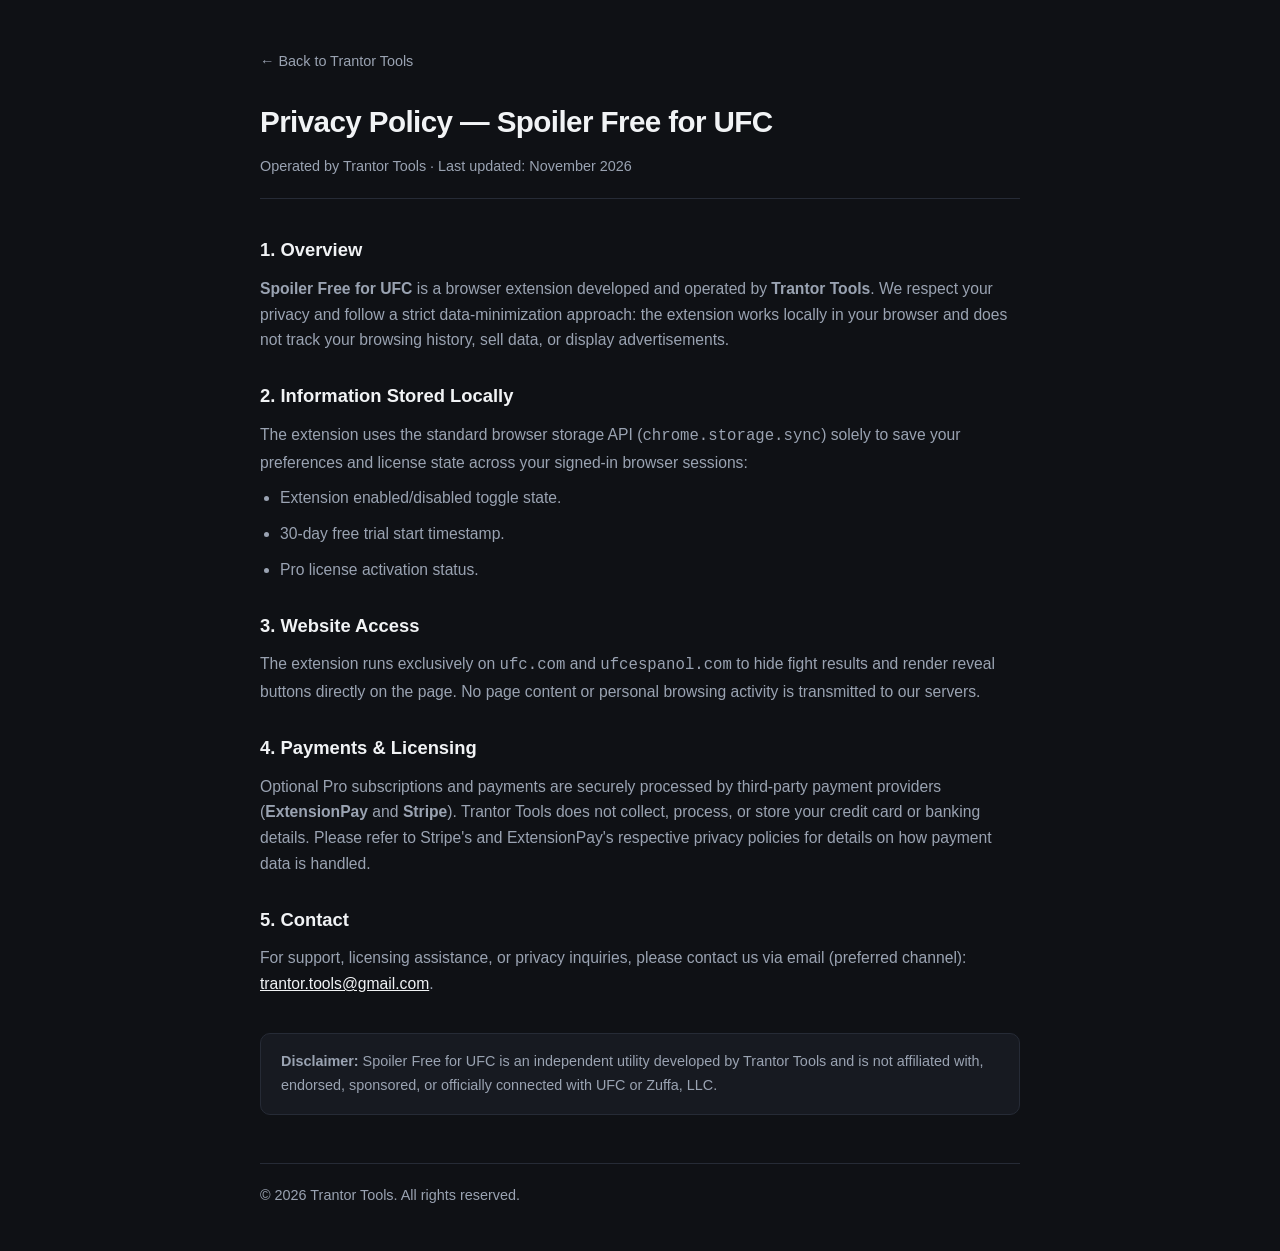
==== spoiler-free-for-ufc/privacy.html @ 34048e3c "Add Spoiler Free for UFC privacy policy" ====
<!doctype html>
<html lang="en">
  <head>
    <meta charset="UTF-8" />
    <meta name="viewport" content="width=device-width, initial-scale=1.0" />
    <title>Privacy Policy — Spoiler Free for UFC | Trantor Tools</title>
    <meta
      name="description"
      content="Privacy Policy for the Spoiler Free for UFC browser extension by Trantor Tools."
    />
    <style>
      :root {
        --bg: #0f1115;
        --surface: #171a21;
        --border: #262b36;
        --text: #f1f3f5;
        --muted: #9aa3b2;
        --accent: #3b82f6;
      }
      * {
        box-sizing: border-box;
        margin: 0;
        padding: 0;
      }
      body {
        font-family:
          -apple-system, BlinkMacSystemFont, "Segoe UI", Roboto, sans-serif;
        background: var(--bg);
        color: var(--text);
        line-height: 1.65;
        padding: 48px 20px;
      }
      .container {
        max-width: 760px;
        margin: 0 auto;
      }
      .back-link {
        display: inline-block;
        margin-bottom: 24px;
        color: var(--muted);
        text-decoration: none;
        font-size: 0.9rem;
      }
      .back-link:hover {
        color: var(--text);
      }
      header {
        margin-bottom: 36px;
        border-bottom: 1px solid var(--border);
        padding-bottom: 20px;
      }
      h1 {
        font-size: 1.85rem;
        font-weight: 700;
        letter-spacing: -0.02em;
        margin-bottom: 8px;
      }
      .meta {
        color: var(--muted);
        font-size: 0.9rem;
      }
      section {
        margin-bottom: 28px;
      }
      h2 {
        font-size: 1.15rem;
        margin-bottom: 10px;
        color: var(--text);
      }
      p,
      li {
        color: var(--muted);
        font-size: 0.98rem;
        margin-bottom: 10px;
      }
      ul {
        padding-left: 20px;
        margin-bottom: 12px;
      }
      .disclaimer {
        background: var(--surface);
        border: 1px solid var(--border);
        border-radius: 10px;
        padding: 16px 20px;
        font-size: 0.9rem;
        color: var(--muted);
        margin-top: 36px;
      }
      footer {
        margin-top: 48px;
        padding-top: 20px;
        border-top: 1px solid var(--border);
        color: var(--muted);
        font-size: 0.9rem;
      }
      a {
        color: var(--text);
      }
    </style>
  </head>
  <body>
    <div class="container">
      <a class="back-link" href="/">&larr; Back to Trantor Tools</a>

      <header>
        <h1>Privacy Policy — Spoiler Free for UFC</h1>
        <div class="meta">
          Operated by Trantor Tools &middot; Last updated: November 2026
        </div>
      </header>

      <section>
        <h2>1. Overview</h2>
        <p>
          <strong>Spoiler Free for UFC</strong> is a browser extension developed
          and operated by <strong>Trantor Tools</strong>. We respect your
          privacy and follow a strict data-minimization approach: the extension
          works locally in your browser and does not track your browsing
          history, sell data, or display advertisements.
        </p>
      </section>

      <section>
        <h2>2. Information Stored Locally</h2>
        <p>
          The extension uses the standard browser storage API
          (<code>chrome.storage.sync</code>) solely to save your preferences and
          license state across your signed-in browser sessions:
        </p>
        <ul>
          <li>Extension enabled/disabled toggle state.</li>
          <li>30-day free trial start timestamp.</li>
          <li>Pro license activation status.</li>
        </ul>
      </section>

      <section>
        <h2>3. Website Access</h2>
        <p>
          The extension runs exclusively on <code>ufc.com</code> and
          <code>ufcespanol.com</code> to hide fight results and render reveal
          buttons directly on the page. No page content or personal browsing
          activity is transmitted to our servers.
        </p>
      </section>

      <section>
        <h2>4. Payments &amp; Licensing</h2>
        <p>
          Optional Pro subscriptions and payments are securely processed by
          third-party payment providers (<strong>ExtensionPay</strong> and
          <strong>Stripe</strong>). Trantor Tools does not collect, process, or
          store your credit card or banking details. Please refer to Stripe's
          and ExtensionPay's respective privacy policies for details on how
          payment data is handled.
        </p>
      </section>

      <section>
        <h2>5. Contact</h2>
        <p>
          For support, licensing assistance, or privacy inquiries, please
          contact us via email (preferred channel):
          <a href="mailto:trantor.tools@gmail.com">trantor.tools@gmail.com</a>.
        </p>
      </section>

      <div class="disclaimer">
        <strong>Disclaimer:</strong> Spoiler Free for UFC is an independent
        utility developed by Trantor Tools and is not affiliated with, endorsed,
        sponsored, or officially connected with UFC or Zuffa, LLC.
      </div>

      <footer>&copy; 2026 Trantor Tools. All rights reserved.</footer>
    </div>
  </body>
</html>
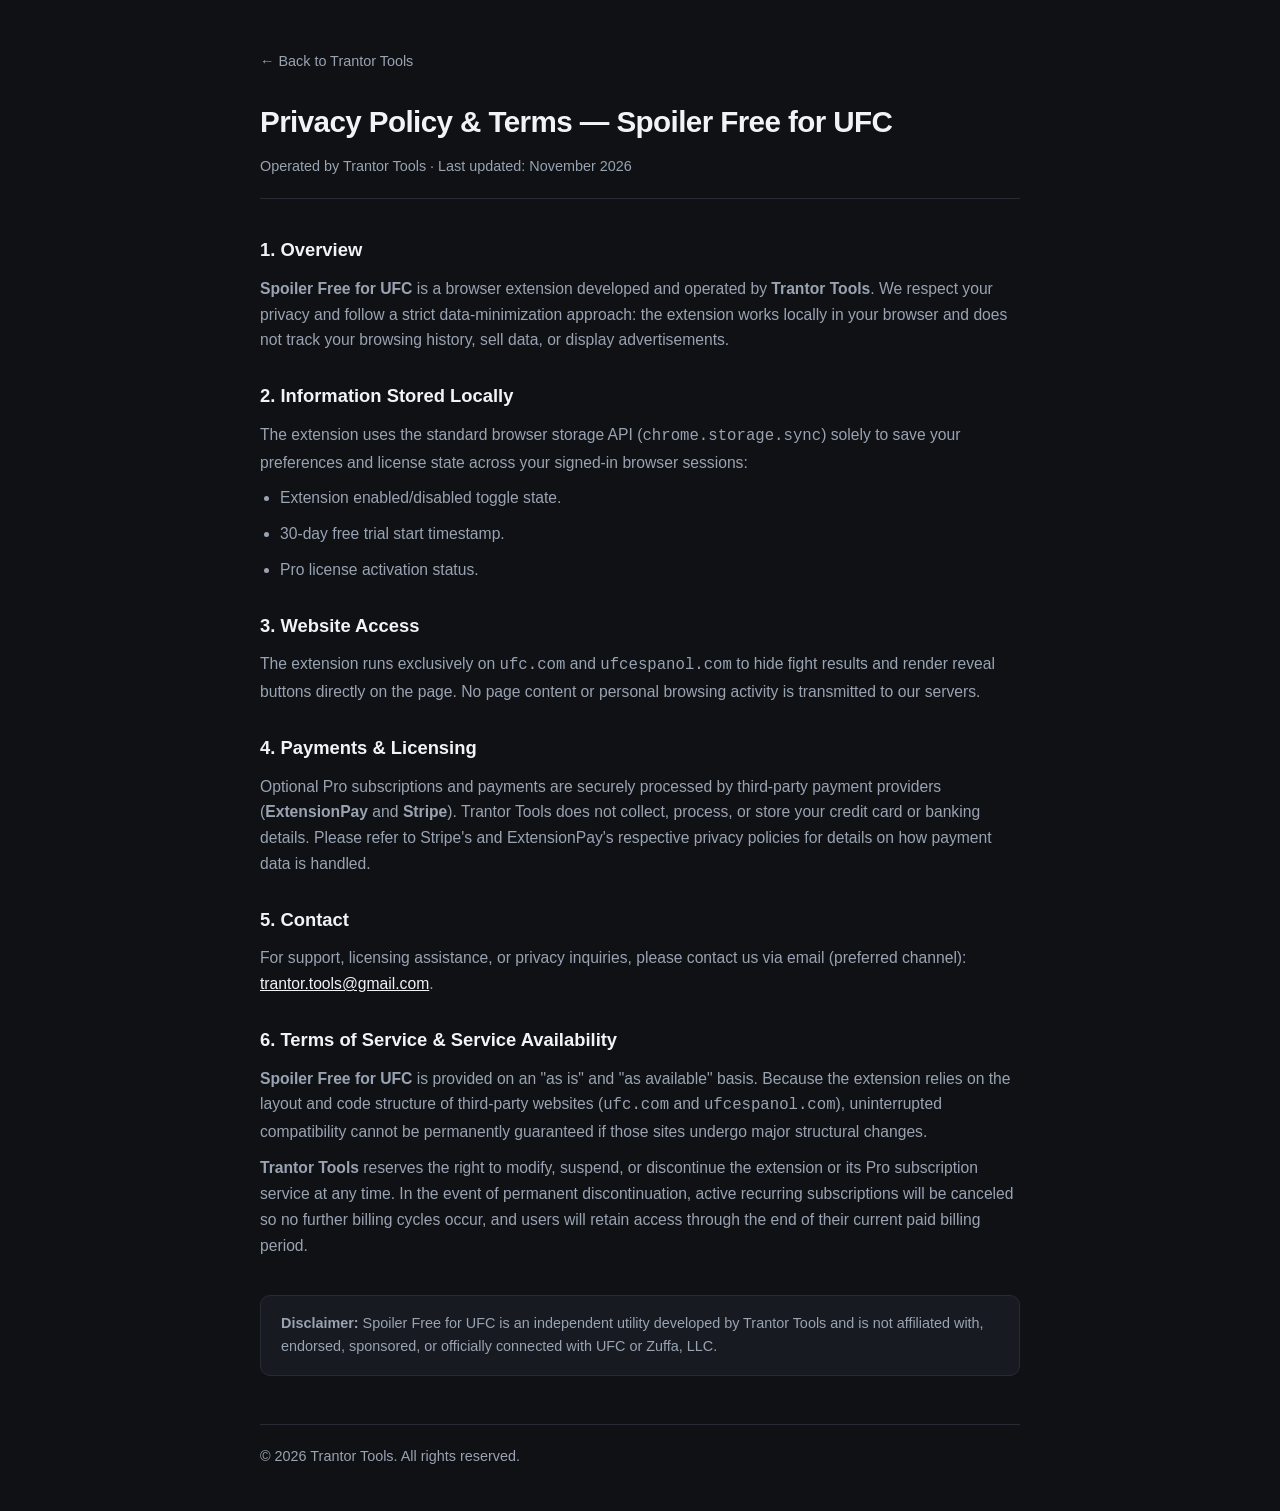
==== commit e445b182: "Add Terms of Service section and update metadata in privacy policy" ====
--- a/spoiler-free-for-ufc/privacy.html
+++ b/spoiler-free-for-ufc/privacy.html
@@ -6,7 +6,7 @@
     <title>Privacy Policy — Spoiler Free for UFC | Trantor Tools</title>
     <meta
       name="description"
-      content="Privacy Policy for the Spoiler Free for UFC browser extension by Trantor Tools."
+      content="Privacy Policy and Terms of Service for the Spoiler Free for UFC browser extension by Trantor Tools."
     />
     <style>
       :root {
@@ -103,7 +103,7 @@
       <a class="back-link" href="/">&larr; Back to Trantor Tools</a>
 
       <header>
-        <h1>Privacy Policy — Spoiler Free for UFC</h1>
+        <h1>Privacy Policy &amp; Terms — Spoiler Free for UFC</h1>
         <div class="meta">
           Operated by Trantor Tools &middot; Last updated: November 2026
         </div>
@@ -165,6 +165,26 @@
         </p>
       </section>
 
+      <section>
+        <h2>6. Terms of Service &amp; Service Availability</h2>
+        <p>
+          <strong>Spoiler Free for UFC</strong> is provided on an "as is" and
+          "as available" basis. Because the extension relies on the layout and
+          code structure of third-party websites (<code>ufc.com</code> and
+          <code>ufcespanol.com</code>), uninterrupted compatibility cannot be
+          permanently guaranteed if those sites undergo major structural
+          changes.
+        </p>
+        <p>
+          <strong>Trantor Tools</strong> reserves the right to modify, suspend,
+          or discontinue the extension or its Pro subscription service at any
+          time. In the event of permanent discontinuation, active recurring
+          subscriptions will be canceled so no further billing cycles occur, and
+          users will retain access through the end of their current paid billing
+          period.
+        </p>
+      </section>
+
       <div class="disclaimer">
         <strong>Disclaimer:</strong> Spoiler Free for UFC is an independent
         utility developed by Trantor Tools and is not affiliated with, endorsed,
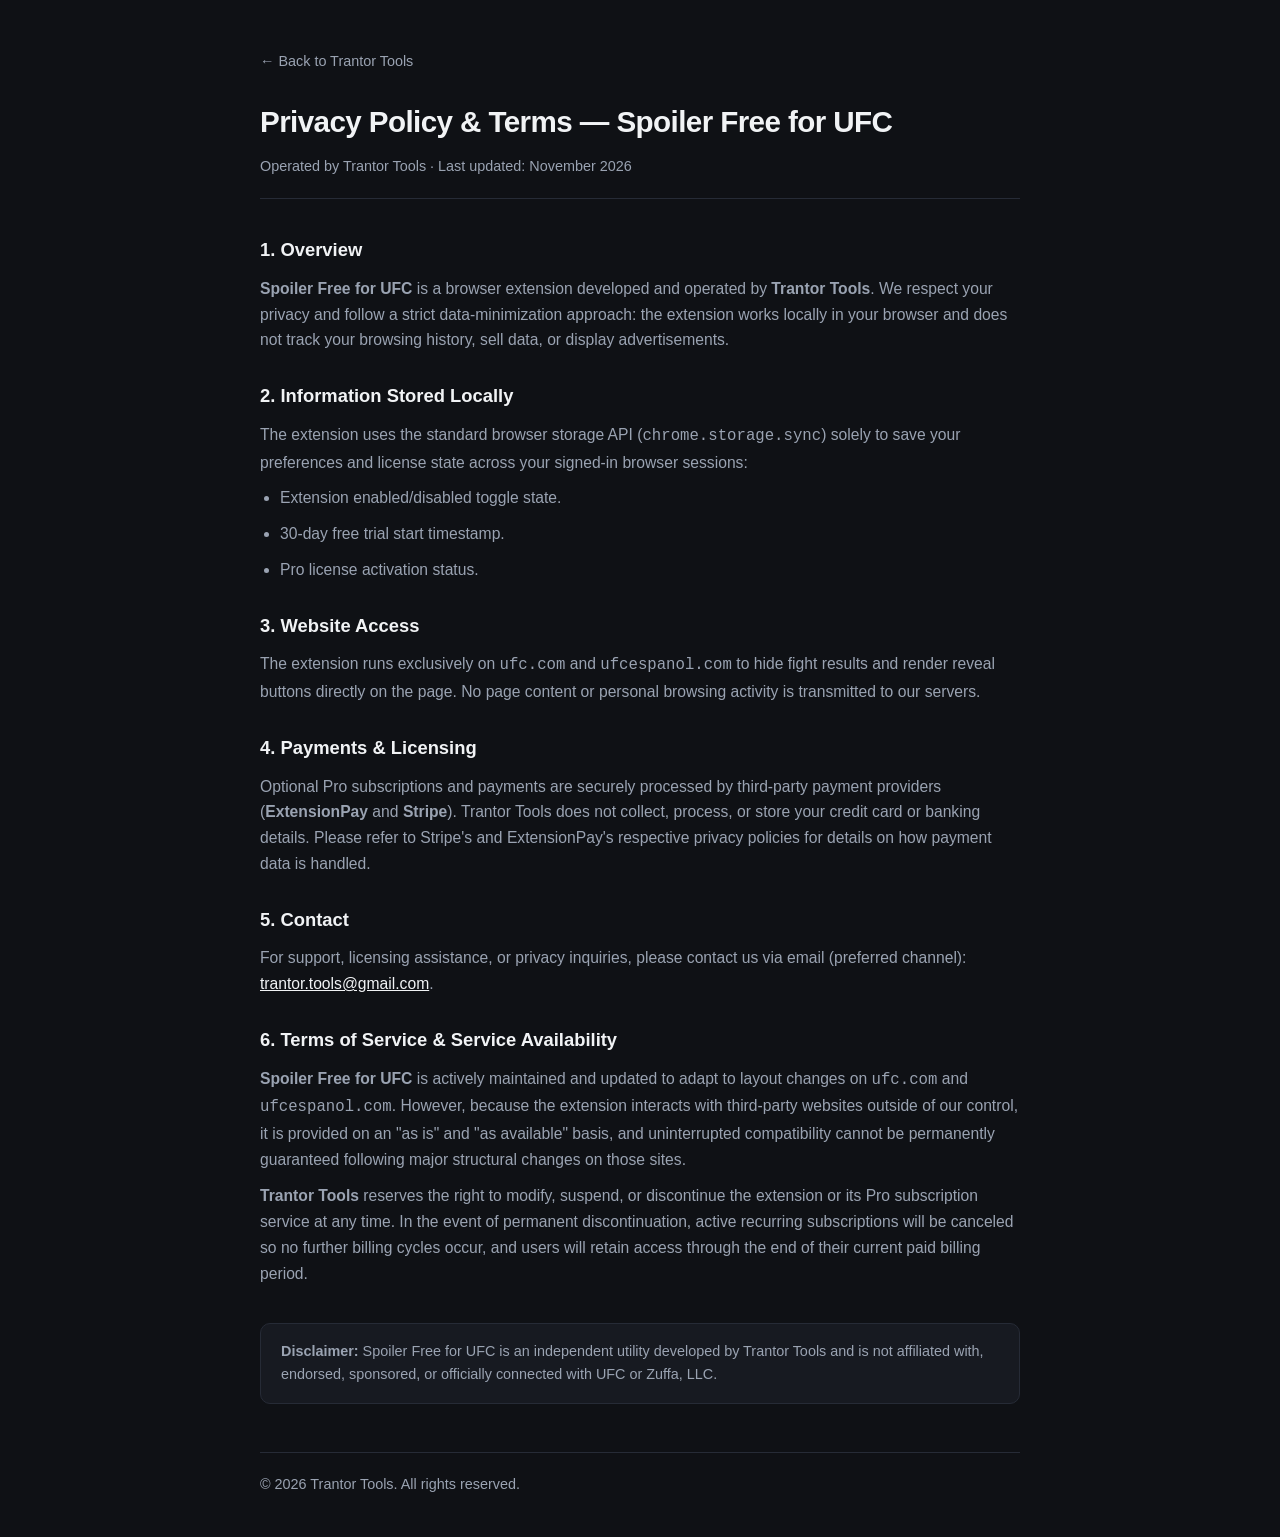
==== commit 012ff23e: "Refine Terms of Service wording" ====
--- a/spoiler-free-for-ufc/privacy.html
+++ b/spoiler-free-for-ufc/privacy.html
@@ -168,12 +168,13 @@
       <section>
         <h2>6. Terms of Service &amp; Service Availability</h2>
         <p>
-          <strong>Spoiler Free for UFC</strong> is provided on an "as is" and
-          "as available" basis. Because the extension relies on the layout and
-          code structure of third-party websites (<code>ufc.com</code> and
-          <code>ufcespanol.com</code>), uninterrupted compatibility cannot be
-          permanently guaranteed if those sites undergo major structural
-          changes.
+          <strong>Spoiler Free for UFC</strong> is actively maintained and
+          updated to adapt to layout changes on <code>ufc.com</code> and
+          <code>ufcespanol.com</code>. However, because the extension interacts
+          with third-party websites outside of our control, it is provided on an
+          "as is" and "as available" basis, and uninterrupted compatibility
+          cannot be permanently guaranteed following major structural changes on
+          those sites.
         </p>
         <p>
           <strong>Trantor Tools</strong> reserves the right to modify, suspend,
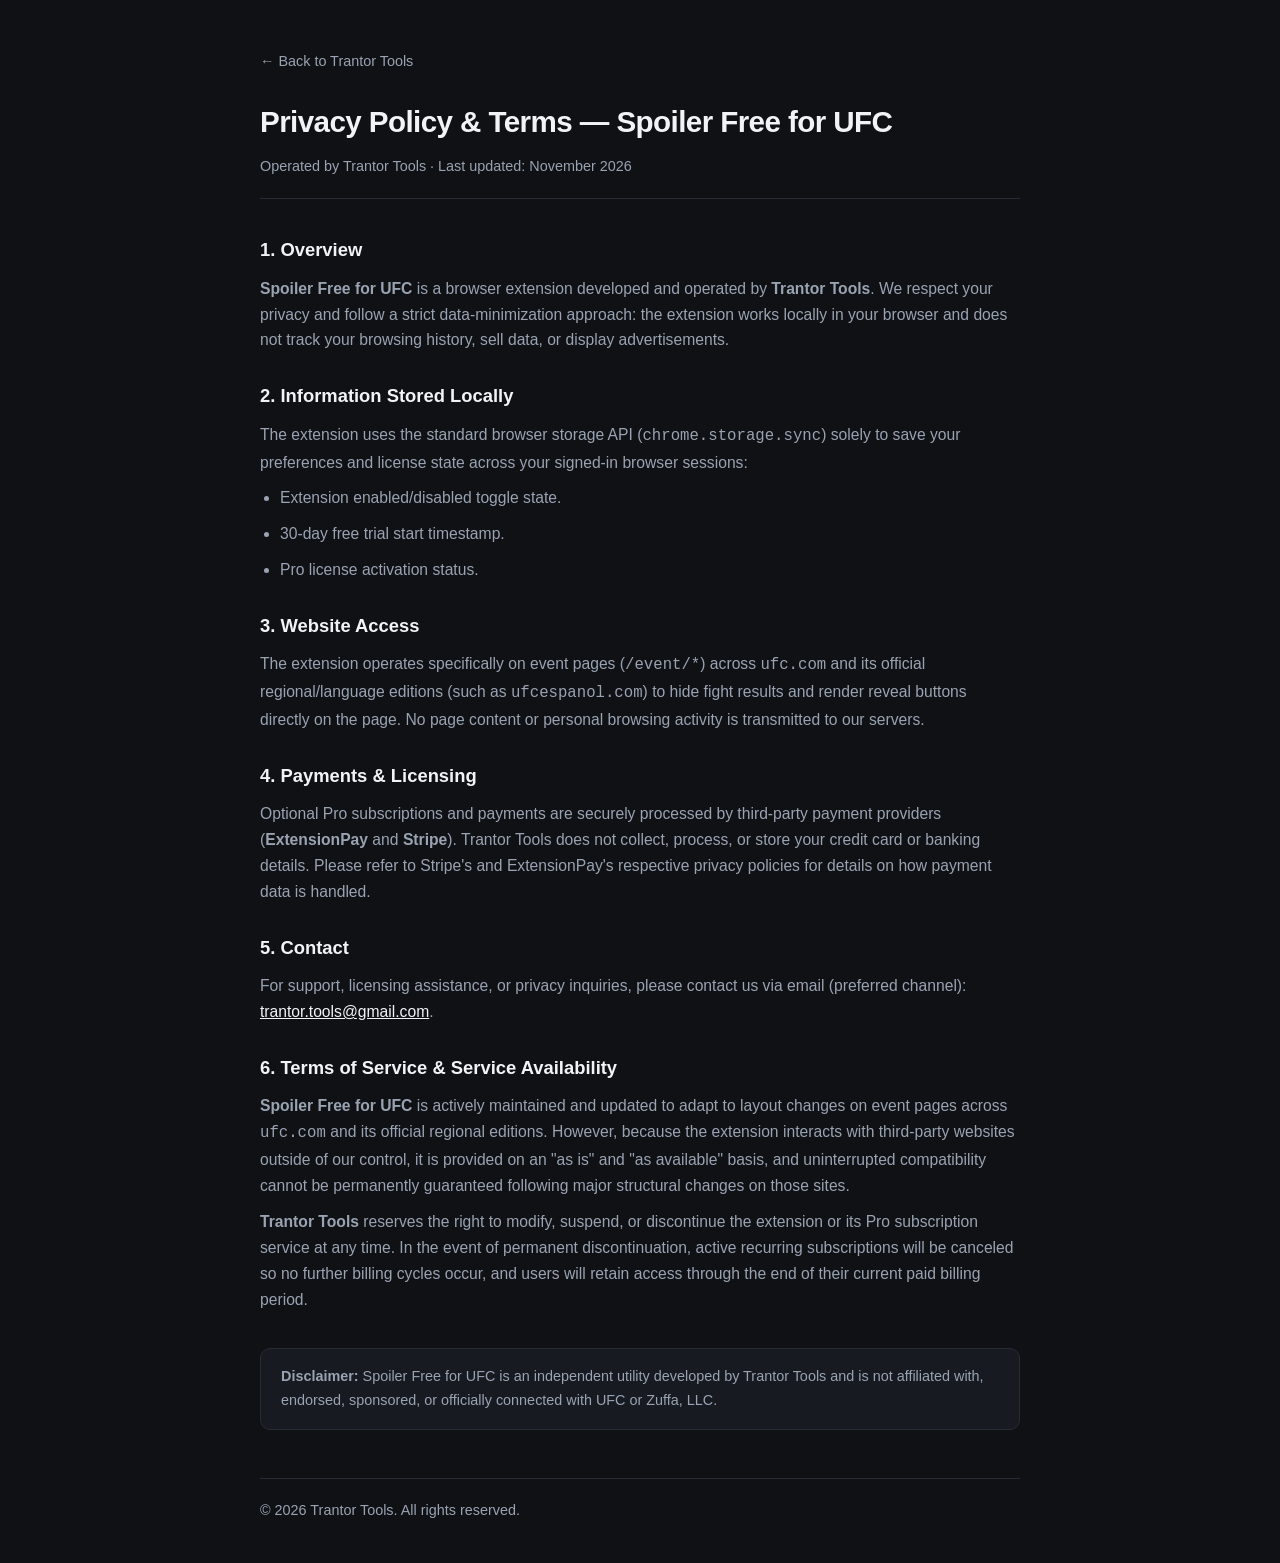
==== commit 038f427f: "Clarify scope to official UFC event pages and regional editions" ====
--- a/spoiler-free-for-ufc/privacy.html
+++ b/spoiler-free-for-ufc/privacy.html
@@ -137,10 +137,12 @@
       <section>
         <h2>3. Website Access</h2>
         <p>
-          The extension runs exclusively on <code>ufc.com</code> and
-          <code>ufcespanol.com</code> to hide fight results and render reveal
-          buttons directly on the page. No page content or personal browsing
-          activity is transmitted to our servers.
+          The extension operates specifically on event pages
+          (<code>/event/*</code>) across <code>ufc.com</code> and its official
+          regional/language editions (such as <code>ufcespanol.com</code>) to
+          hide fight results and render reveal buttons directly on the page. No
+          page content or personal browsing activity is transmitted to our
+          servers.
         </p>
       </section>
 
@@ -169,12 +171,12 @@
         <h2>6. Terms of Service &amp; Service Availability</h2>
         <p>
           <strong>Spoiler Free for UFC</strong> is actively maintained and
-          updated to adapt to layout changes on <code>ufc.com</code> and
-          <code>ufcespanol.com</code>. However, because the extension interacts
-          with third-party websites outside of our control, it is provided on an
-          "as is" and "as available" basis, and uninterrupted compatibility
-          cannot be permanently guaranteed following major structural changes on
-          those sites.
+          updated to adapt to layout changes on event pages across
+          <code>ufc.com</code> and its official regional editions. However,
+          because the extension interacts with third-party websites outside of
+          our control, it is provided on an "as is" and "as available" basis,
+          and uninterrupted compatibility cannot be permanently guaranteed
+          following major structural changes on those sites.
         </p>
         <p>
           <strong>Trantor Tools</strong> reserves the right to modify, suspend,
